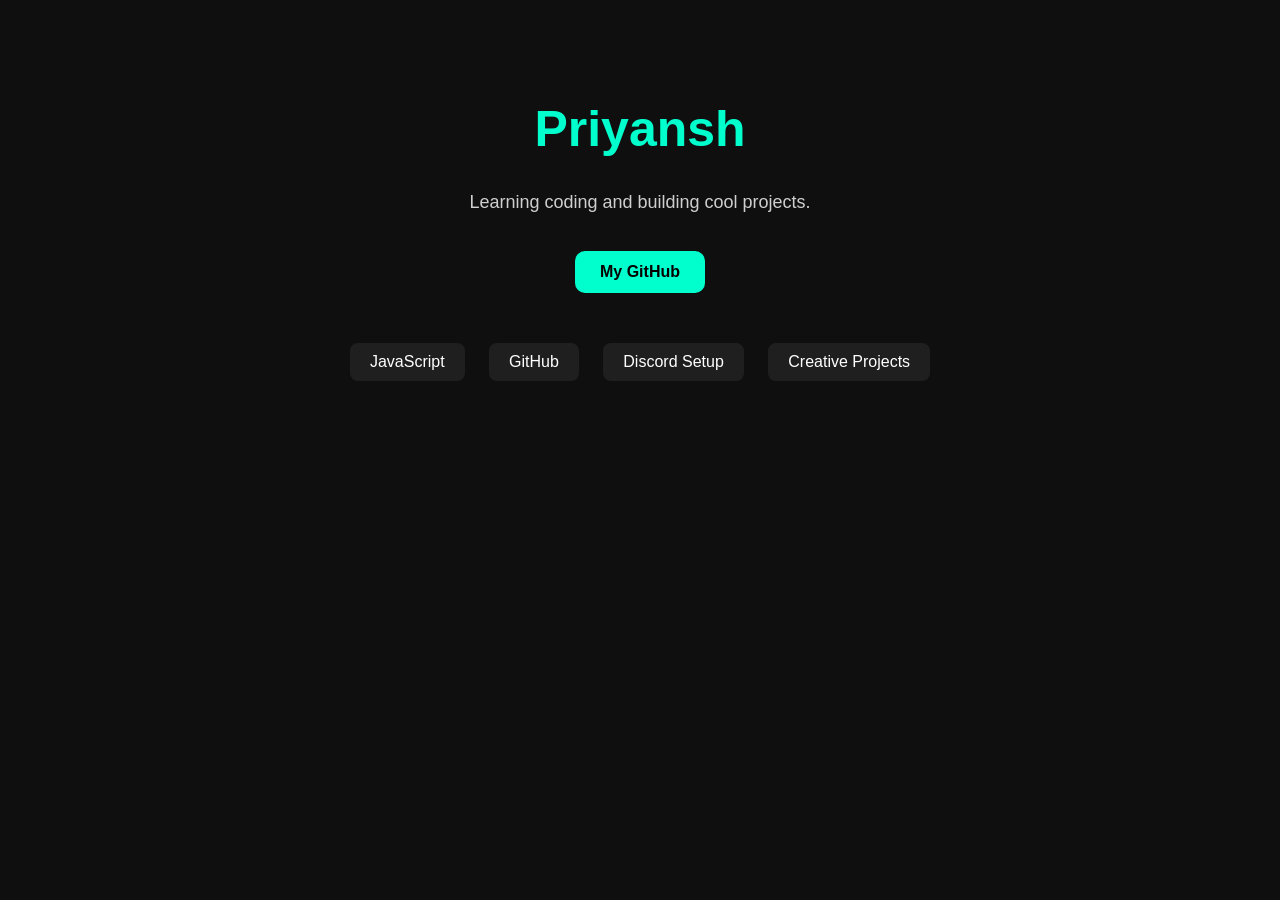
==== index.html @ a0efbf8f "Rename Index.html to index.html" ====
<!DOCTYPE html>
<html lang="en">
<head>
  <meta charset="UTF-8">
  <meta name="viewport" content="width=device-width, initial-scale=1.0">
  <title>Priyansh Portfolio</title>

  <style>
    body{
      margin:0;
      font-family:Arial;
      background:#0f0f0f;
      color:white;
      text-align:center;
    }

    .box{
      margin-top:100px;
    }

    h1{
      font-size:50px;
      color:#00ffcc;
    }

    p{
      color:#cfcfcf;
      font-size:18px;
    }

    .btn{
      display:inline-block;
      margin-top:20px;
      padding:12px 25px;
      background:#00ffcc;
      color:black;
      text-decoration:none;
      border-radius:10px;
      font-weight:bold;
    }

    .skills{
      margin-top:40px;
    }

    .skill{
      display:inline-block;
      background:#1f1f1f;
      padding:10px 20px;
      margin:10px;
      border-radius:8px;
    }
  </style>
</head>

<body>

  <div class="box">
    <h1>Priyansh</h1>

    <p>Learning coding and building cool projects.</p>

    <a class="btn" href="https://github.com">
      My GitHub
    </a>

    <div class="skills">
      <div class="skill">JavaScript</div>
      <div class="skill">GitHub</div>
      <div class="skill">Discord Setup</div>
      <div class="skill">Creative Projects</div>
    </div>
  </div>

</body>
</html>
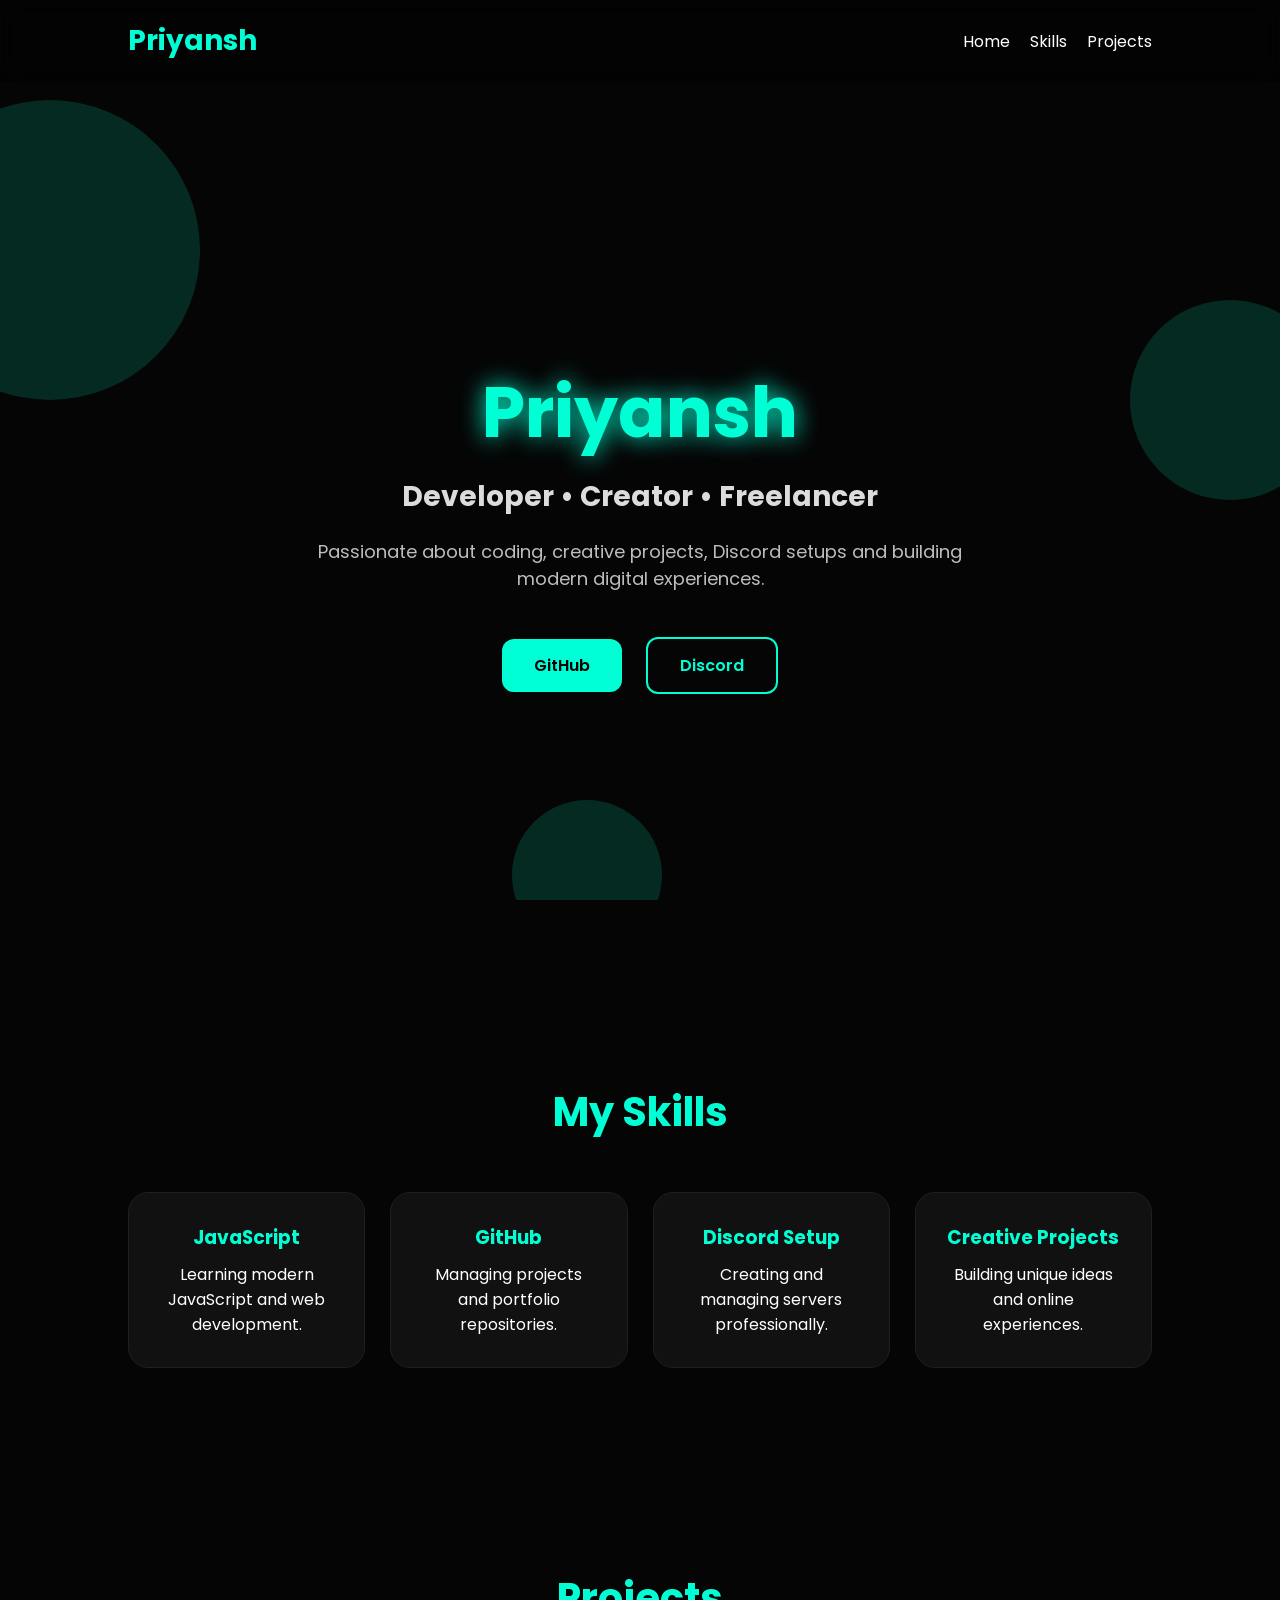
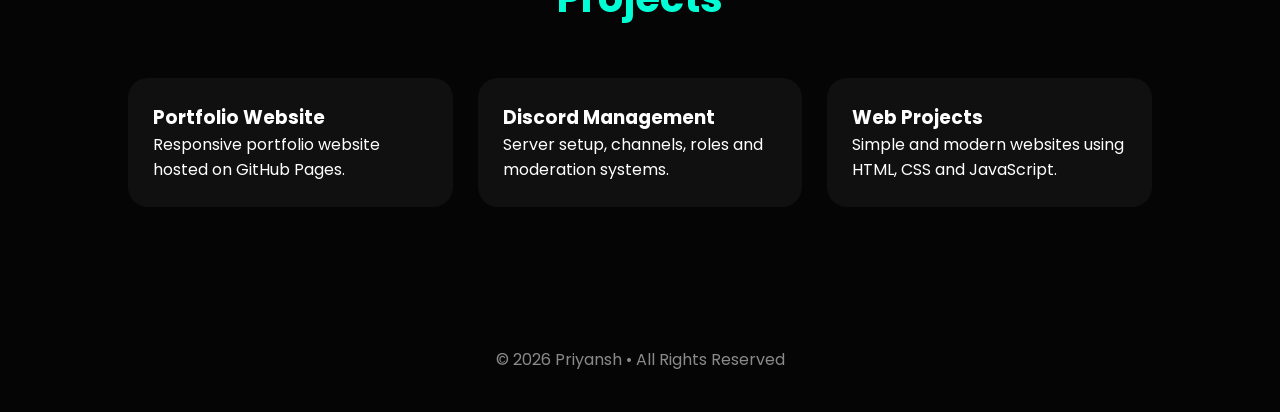
==== commit 158c69bd: "Update index.html" ====
--- a/index.html
+++ b/index.html
@@ -1,76 +1,372 @@
 <!DOCTYPE html>
 <html lang="en">
 <head>
-  <meta charset="UTF-8">
-  <meta name="viewport" content="width=device-width, initial-scale=1.0">
-  <title>Priyansh Portfolio</title>
-
-  <style>
-    body{
-      margin:0;
-      font-family:Arial;
-      background:#0f0f0f;
-      color:white;
-      text-align:center;
+<meta charset="UTF-8">
+<meta name="viewport" content="width=device-width, initial-scale=1.0">
+<title>Priyansh | Portfolio</title>
+
+<link rel="preconnect" href="https://fonts.googleapis.com">
+<link href="https://fonts.googleapis.com/css2?family=Poppins:wght@300;400;600;700&display=swap" rel="stylesheet">
+
+<style>
+
+*{
+    margin:0;
+    padding:0;
+    box-sizing:border-box;
+    font-family:'Poppins',sans-serif;
+}
+
+body{
+    background:#050505;
+    color:white;
+    overflow-x:hidden;
+}
+
+/* Animated background */
+
+.bg{
+    position:fixed;
+    width:100%;
+    height:100%;
+    z-index:-1;
+    overflow:hidden;
+}
+
+.circle{
+    position:absolute;
+    border-radius:50%;
+    background:rgba(0,255,200,0.15);
+    animation:float 10s infinite linear;
+}
+
+.circle:nth-child(1){
+    width:300px;
+    height:300px;
+    left:-100px;
+    top:100px;
+}
+
+.circle:nth-child(2){
+    width:200px;
+    height:200px;
+    right:-50px;
+    top:300px;
+}
+
+.circle:nth-child(3){
+    width:150px;
+    height:150px;
+    left:40%;
+    bottom:-50px;
+}
+
+@keyframes float{
+    0%{
+        transform:translateY(0px);
     }
-
-    .box{
-      margin-top:100px;
+    50%{
+        transform:translateY(-40px);
     }
-
-    h1{
-      font-size:50px;
-      color:#00ffcc;
+    100%{
+        transform:translateY(0px);
     }
-
-    p{
-      color:#cfcfcf;
-      font-size:18px;
-    }
-
-    .btn{
-      display:inline-block;
-      margin-top:20px;
-      padding:12px 25px;
-      background:#00ffcc;
-      color:black;
-      text-decoration:none;
-      border-radius:10px;
-      font-weight:bold;
-    }
-
-    .skills{
-      margin-top:40px;
-    }
-
-    .skill{
-      display:inline-block;
-      background:#1f1f1f;
-      padding:10px 20px;
-      margin:10px;
-      border-radius:8px;
-    }
-  </style>
+}
+
+/* Navbar */
+
+nav{
+    width:100%;
+    padding:20px 10%;
+    display:flex;
+    justify-content:space-between;
+    align-items:center;
+    position:sticky;
+    top:0;
+    backdrop-filter:blur(10px);
+    background:rgba(0,0,0,0.3);
+}
+
+.logo{
+    font-size:28px;
+    font-weight:700;
+    color:#00ffd5;
+}
+
+nav ul{
+    display:flex;
+    gap:20px;
+    list-style:none;
+}
+
+nav ul li a{
+    color:white;
+    text-decoration:none;
+    transition:0.3s;
+}
+
+nav ul li a:hover{
+    color:#00ffd5;
+}
+
+/* Hero */
+
+.hero{
+    min-height:100vh;
+    display:flex;
+    justify-content:center;
+    align-items:center;
+    text-align:center;
+    padding:20px;
+}
+
+.hero-content h1{
+    font-size:70px;
+    color:#00ffd5;
+    text-shadow:0 0 25px #00ffd5;
+}
+
+.hero-content h2{
+    margin-top:10px;
+    font-size:28px;
+    color:#dcdcdc;
+}
+
+.hero-content p{
+    margin-top:20px;
+    color:#bdbdbd;
+    font-size:18px;
+    max-width:700px;
+}
+
+/* Buttons */
+
+.buttons{
+    margin-top:35px;
+}
+
+.btn{
+    display:inline-block;
+    margin:10px;
+    padding:14px 32px;
+    border-radius:12px;
+    text-decoration:none;
+    font-weight:600;
+    transition:0.3s;
+}
+
+.primary{
+    background:#00ffd5;
+    color:black;
+}
+
+.primary:hover{
+    transform:scale(1.08);
+    box-shadow:0 0 20px #00ffd5;
+}
+
+.secondary{
+    border:2px solid #00ffd5;
+    color:#00ffd5;
+}
+
+.secondary:hover{
+    background:#00ffd5;
+    color:black;
+}
+
+/* Skills */
+
+.section{
+    padding:100px 10%;
+}
+
+.title{
+    text-align:center;
+    font-size:40px;
+    margin-bottom:50px;
+    color:#00ffd5;
+}
+
+.skills{
+    display:grid;
+    grid-template-columns:repeat(auto-fit,minmax(200px,1fr));
+    gap:25px;
+}
+
+.skill{
+    background:#111;
+    padding:30px;
+    border-radius:20px;
+    text-align:center;
+    transition:0.3s;
+    border:1px solid #1f1f1f;
+}
+
+.skill:hover{
+    transform:translateY(-10px);
+    box-shadow:0 0 20px rgba(0,255,213,0.3);
+}
+
+.skill h3{
+    margin-bottom:10px;
+    color:#00ffd5;
+}
+
+/* Projects */
+
+.projects{
+    display:grid;
+    grid-template-columns:repeat(auto-fit,minmax(250px,1fr));
+    gap:25px;
+}
+
+.project{
+    background:#101010;
+    padding:25px;
+    border-radius:20px;
+    transition:0.3s;
+}
+
+.project:hover{
+    transform:scale(1.03);
+    box-shadow:0 0 20px rgba(0,255,213,0.2);
+}
+
+/* Footer */
+
+footer{
+    text-align:center;
+    padding:40px;
+    color:#8a8a8a;
+}
+
+/* Mobile */
+
+@media(max-width:768px){
+
+.hero-content h1{
+    font-size:50px;
+}
+
+.hero-content h2{
+    font-size:22px;
+}
+
+nav{
+    flex-direction:column;
+    gap:15px;
+}
+
+}
+
+</style>
 </head>
 
 <body>
 
-  <div class="box">
-    <h1>Priyansh</h1>
-
-    <p>Learning coding and building cool projects.</p>
-
-    <a class="btn" href="https://github.com">
-      My GitHub
-    </a>
-
-    <div class="skills">
-      <div class="skill">JavaScript</div>
-      <div class="skill">GitHub</div>
-      <div class="skill">Discord Setup</div>
-      <div class="skill">Creative Projects</div>
-    </div>
-  </div>
+<div class="bg">
+<div class="circle"></div>
+<div class="circle"></div>
+<div class="circle"></div>
+</div>
+
+<nav>
+<div class="logo">Priyansh</div>
+
+<ul>
+<li><a href="#">Home</a></li>
+<li><a href="#skills">Skills</a></li>
+<li><a href="#projects">Projects</a></li>
+</ul>
+</nav>
+
+<section class="hero">
+
+<div class="hero-content">
+
+<h1>Priyansh</h1>
+
+<h2>Developer • Creator • Freelancer</h2>
+
+<p>
+Passionate about coding, creative projects, Discord setups and building modern digital experiences.
+</p>
+
+<div class="buttons">
+
+<a href="https://github.com" class="btn primary">
+GitHub
+</a>
+
+<a href="https://discord.com" class="btn secondary">
+Discord
+</a>
+
+</div>
+
+</div>
+
+</section>
+
+<section class="section" id="skills">
+
+<h2 class="title">My Skills</h2>
+
+<div class="skills">
+
+<div class="skill">
+<h3>JavaScript</h3>
+<p>Learning modern JavaScript and web development.</p>
+</div>
+
+<div class="skill">
+<h3>GitHub</h3>
+<p>Managing projects and portfolio repositories.</p>
+</div>
+
+<div class="skill">
+<h3>Discord Setup</h3>
+<p>Creating and managing servers professionally.</p>
+</div>
+
+<div class="skill">
+<h3>Creative Projects</h3>
+<p>Building unique ideas and online experiences.</p>
+</div>
+
+</div>
+
+</section>
+
+<section class="section" id="projects">
+
+<h2 class="title">Projects</h2>
+
+<div class="projects">
+
+<div class="project">
+<h3>Portfolio Website</h3>
+<p>Responsive portfolio website hosted on GitHub Pages.</p>
+</div>
+
+<div class="project">
+<h3>Discord Management</h3>
+<p>Server setup, channels, roles and moderation systems.</p>
+</div>
+
+<div class="project">
+<h3>Web Projects</h3>
+<p>Simple and modern websites using HTML, CSS and JavaScript.</p>
+</div>
+
+</div>
+
+</section>
+
+<footer>
+© 2026 Priyansh • All Rights Reserved
+</footer>
 
 </body>
 </html>
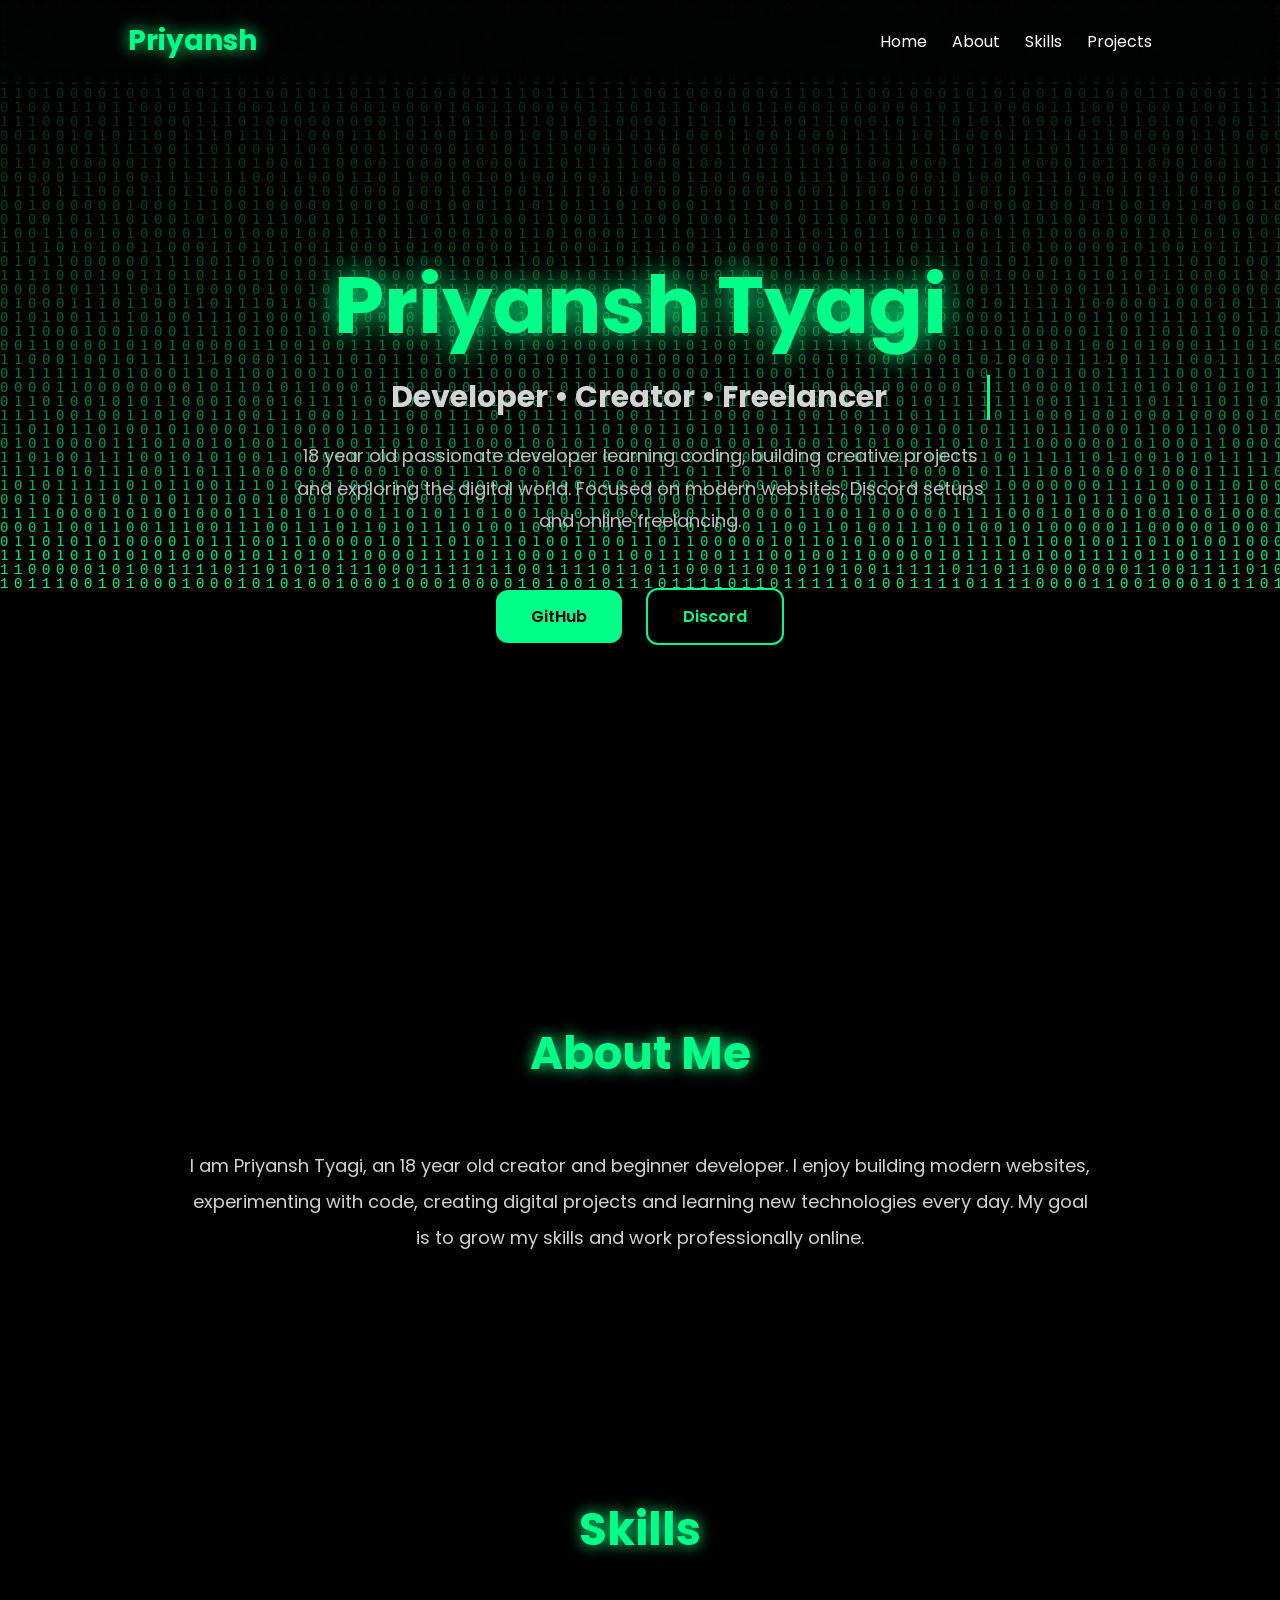
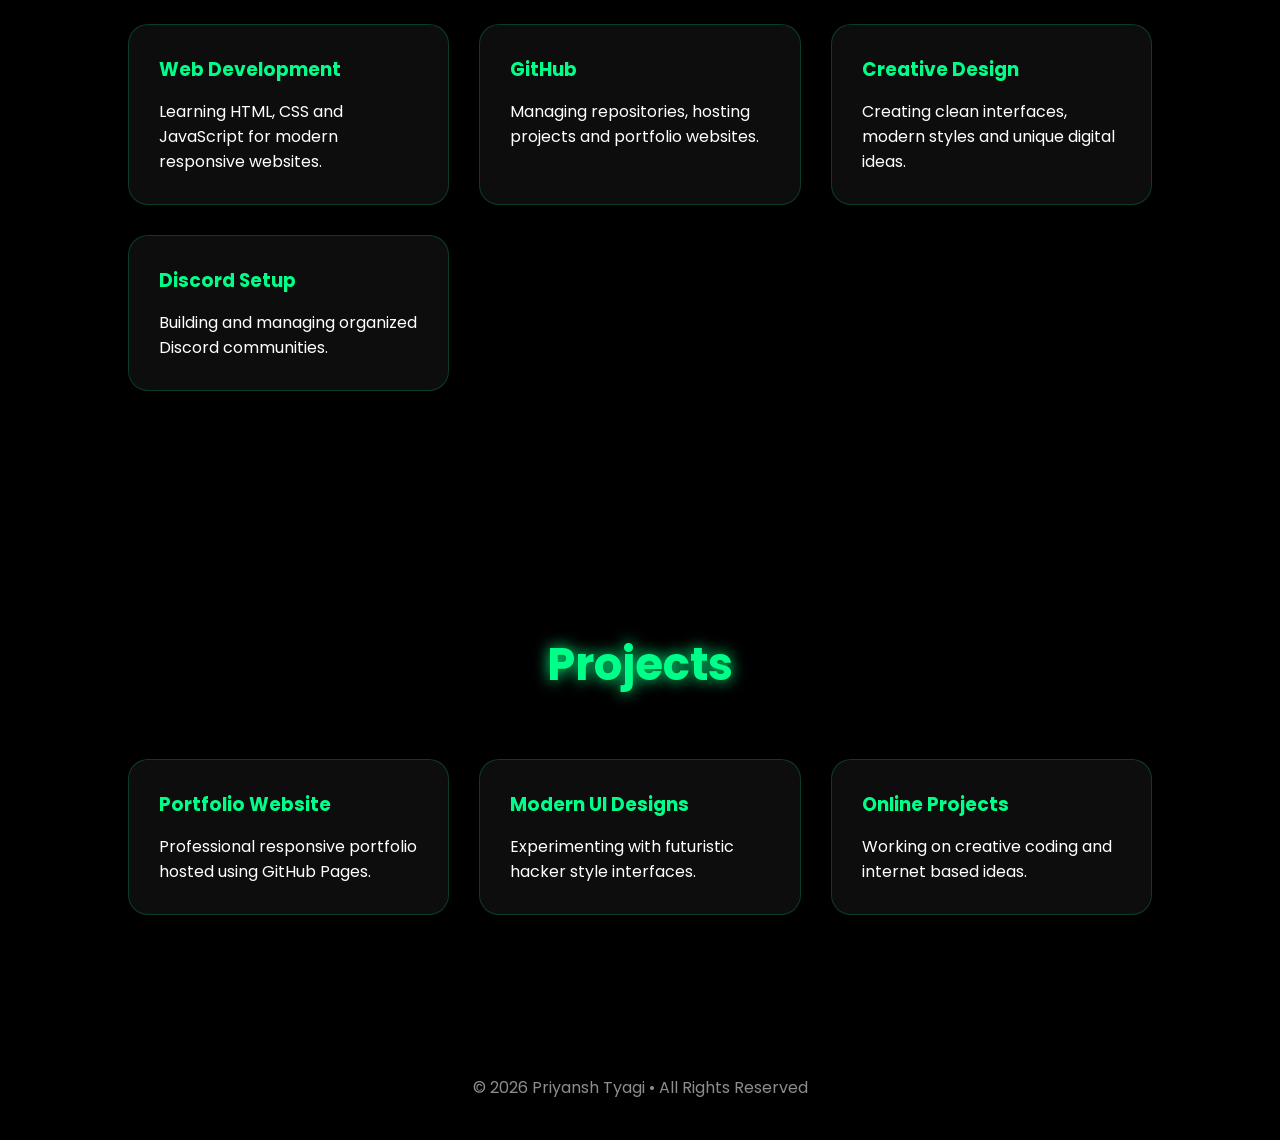
==== commit 550b24d7: "Update index.html" ====
--- a/index.html
+++ b/index.html
@@ -3,9 +3,8 @@
 <head>
 <meta charset="UTF-8">
 <meta name="viewport" content="width=device-width, initial-scale=1.0">
-<title>Priyansh | Portfolio</title>
-
-<link rel="preconnect" href="https://fonts.googleapis.com">
+<title>Priyansh Tyagi | Portfolio</title>
+
 <link href="https://fonts.googleapis.com/css2?family=Poppins:wght@300;400;600;700&display=swap" rel="stylesheet">
 
 <style>
@@ -15,62 +14,24 @@
     padding:0;
     box-sizing:border-box;
     font-family:'Poppins',sans-serif;
+    scroll-behavior:smooth;
 }
 
 body{
-    background:#050505;
+    background:black;
     color:white;
     overflow-x:hidden;
 }
 
-/* Animated background */
-
-.bg{
+/* Matrix Background */
+
+canvas{
     position:fixed;
+    top:0;
+    left:0;
     width:100%;
     height:100%;
     z-index:-1;
-    overflow:hidden;
-}
-
-.circle{
-    position:absolute;
-    border-radius:50%;
-    background:rgba(0,255,200,0.15);
-    animation:float 10s infinite linear;
-}
-
-.circle:nth-child(1){
-    width:300px;
-    height:300px;
-    left:-100px;
-    top:100px;
-}
-
-.circle:nth-child(2){
-    width:200px;
-    height:200px;
-    right:-50px;
-    top:300px;
-}
-
-.circle:nth-child(3){
-    width:150px;
-    height:150px;
-    left:40%;
-    bottom:-50px;
-}
-
-@keyframes float{
-    0%{
-        transform:translateY(0px);
-    }
-    50%{
-        transform:translateY(-40px);
-    }
-    100%{
-        transform:translateY(0px);
-    }
 }
 
 /* Navbar */
@@ -81,8 +42,9 @@
     display:flex;
     justify-content:space-between;
     align-items:center;
-    position:sticky;
+    position:fixed;
     top:0;
+    z-index:1000;
     backdrop-filter:blur(10px);
     background:rgba(0,0,0,0.3);
 }
@@ -90,12 +52,13 @@
 .logo{
     font-size:28px;
     font-weight:700;
-    color:#00ffd5;
+    color:#00ff88;
+    text-shadow:0 0 15px #00ff88;
 }
 
 nav ul{
     display:flex;
-    gap:20px;
+    gap:25px;
     list-style:none;
 }
 
@@ -106,13 +69,13 @@
 }
 
 nav ul li a:hover{
-    color:#00ffd5;
+    color:#00ff88;
 }
 
 /* Hero */
 
 .hero{
-    min-height:100vh;
+    height:100vh;
     display:flex;
     justify-content:center;
     align-items:center;
@@ -120,117 +83,133 @@
     padding:20px;
 }
 
-.hero-content h1{
-    font-size:70px;
-    color:#00ffd5;
-    text-shadow:0 0 25px #00ffd5;
-}
-
-.hero-content h2{
+.hero h1{
+    font-size:80px;
+    color:#00ff88;
+    text-shadow:0 0 30px #00ff88;
+}
+
+.hero h2{
     margin-top:10px;
-    font-size:28px;
-    color:#dcdcdc;
-}
-
-.hero-content p{
+    color:#d4d4d4;
+    font-size:30px;
+}
+
+.hero p{
     margin-top:20px;
     color:#bdbdbd;
+    max-width:700px;
     font-size:18px;
-    max-width:700px;
+    line-height:1.8;
+}
+
+/* Typing */
+
+.typing{
+    color:#00ff88;
+    border-right:3px solid #00ff88;
+    white-space:nowrap;
+    overflow:hidden;
+    width:0;
+    animation:typing 4s steps(30,end) forwards,
+              blink 0.7s infinite;
+}
+
+@keyframes typing{
+    from{width:0}
+    to{width:100%}
+}
+
+@keyframes blink{
+    50%{border-color:transparent}
 }
 
 /* Buttons */
 
 .buttons{
-    margin-top:35px;
+    margin-top:40px;
 }
 
 .btn{
     display:inline-block;
+    padding:14px 35px;
     margin:10px;
-    padding:14px 32px;
     border-radius:12px;
     text-decoration:none;
+    transition:0.3s;
     font-weight:600;
-    transition:0.3s;
 }
 
 .primary{
-    background:#00ffd5;
+    background:#00ff88;
     color:black;
 }
 
 .primary:hover{
     transform:scale(1.08);
-    box-shadow:0 0 20px #00ffd5;
+    box-shadow:0 0 25px #00ff88;
 }
 
 .secondary{
-    border:2px solid #00ffd5;
-    color:#00ffd5;
+    border:2px solid #00ff88;
+    color:#00ff88;
 }
 
 .secondary:hover{
-    background:#00ffd5;
+    background:#00ff88;
     color:black;
 }
 
-/* Skills */
+/* Sections */
 
 .section{
-    padding:100px 10%;
+    padding:120px 10%;
 }
 
 .title{
     text-align:center;
-    font-size:40px;
-    margin-bottom:50px;
-    color:#00ffd5;
-}
-
-.skills{
+    font-size:45px;
+    margin-bottom:60px;
+    color:#00ff88;
+    text-shadow:0 0 15px #00ff88;
+}
+
+/* Cards */
+
+.grid{
     display:grid;
-    grid-template-columns:repeat(auto-fit,minmax(200px,1fr));
-    gap:25px;
-}
-
-.skill{
-    background:#111;
+    grid-template-columns:repeat(auto-fit,minmax(250px,1fr));
+    gap:30px;
+}
+
+.card{
+    background:rgba(255,255,255,0.05);
+    border:1px solid rgba(0,255,136,0.2);
     padding:30px;
     border-radius:20px;
+    transition:0.3s;
+    backdrop-filter:blur(10px);
+}
+
+.card:hover{
+    transform:translateY(-10px);
+    box-shadow:0 0 25px rgba(0,255,136,0.3);
+}
+
+.card h3{
+    color:#00ff88;
+    margin-bottom:15px;
+}
+
+/* About */
+
+.about{
     text-align:center;
-    transition:0.3s;
-    border:1px solid #1f1f1f;
-}
-
-.skill:hover{
-    transform:translateY(-10px);
-    box-shadow:0 0 20px rgba(0,255,213,0.3);
-}
-
-.skill h3{
-    margin-bottom:10px;
-    color:#00ffd5;
-}
-
-/* Projects */
-
-.projects{
-    display:grid;
-    grid-template-columns:repeat(auto-fit,minmax(250px,1fr));
-    gap:25px;
-}
-
-.project{
-    background:#101010;
-    padding:25px;
-    border-radius:20px;
-    transition:0.3s;
-}
-
-.project:hover{
-    transform:scale(1.03);
-    box-shadow:0 0 20px rgba(0,255,213,0.2);
+    max-width:900px;
+    margin:auto;
+    color:#d1d1d1;
+    line-height:2;
+    font-size:18px;
 }
 
 /* Footer */
@@ -238,18 +217,18 @@
 footer{
     text-align:center;
     padding:40px;
-    color:#8a8a8a;
+    color:#8d8d8d;
 }
 
 /* Mobile */
 
 @media(max-width:768px){
 
-.hero-content h1{
+.hero h1{
     font-size:50px;
 }
 
-.hero-content h2{
+.hero h2{
     font-size:22px;
 }
 
@@ -258,6 +237,11 @@
     gap:15px;
 }
 
+nav ul{
+    flex-wrap:wrap;
+    justify-content:center;
+}
+
 }
 
 </style>
@@ -265,32 +249,35 @@
 
 <body>
 
-<div class="bg">
-<div class="circle"></div>
-<div class="circle"></div>
-<div class="circle"></div>
-</div>
+<canvas id="matrix"></canvas>
 
 <nav>
+
 <div class="logo">Priyansh</div>
 
 <ul>
 <li><a href="#">Home</a></li>
+<li><a href="#about">About</a></li>
 <li><a href="#skills">Skills</a></li>
 <li><a href="#projects">Projects</a></li>
 </ul>
+
 </nav>
 
 <section class="hero">
 
-<div class="hero-content">
-
-<h1>Priyansh</h1>
-
-<h2>Developer • Creator • Freelancer</h2>
+<div>
+
+<h1>Priyansh Tyagi</h1>
+
+<h2 class="typing">
+Developer • Creator • Freelancer
+</h2>
 
 <p>
-Passionate about coding, creative projects, Discord setups and building modern digital experiences.
+18 year old passionate developer learning coding,
+building creative projects and exploring the digital world.
+Focused on modern websites, Discord setups and online freelancing.
 </p>
 
 <div class="buttons">
@@ -309,30 +296,43 @@
 
 </section>
 
+<section class="section" id="about">
+
+<h2 class="title">About Me</h2>
+
+<div class="about">
+I am Priyansh Tyagi, an 18 year old creator and beginner developer.
+I enjoy building modern websites, experimenting with code,
+creating digital projects and learning new technologies every day.
+My goal is to grow my skills and work professionally online.
+</div>
+
+</section>
+
 <section class="section" id="skills">
 
-<h2 class="title">My Skills</h2>
-
-<div class="skills">
-
-<div class="skill">
-<h3>JavaScript</h3>
-<p>Learning modern JavaScript and web development.</p>
-</div>
-
-<div class="skill">
+<h2 class="title">Skills</h2>
+
+<div class="grid">
+
+<div class="card">
+<h3>Web Development</h3>
+<p>Learning HTML, CSS and JavaScript for modern responsive websites.</p>
+</div>
+
+<div class="card">
 <h3>GitHub</h3>
-<p>Managing projects and portfolio repositories.</p>
-</div>
-
-<div class="skill">
+<p>Managing repositories, hosting projects and portfolio websites.</p>
+</div>
+
+<div class="card">
+<h3>Creative Design</h3>
+<p>Creating clean interfaces, modern styles and unique digital ideas.</p>
+</div>
+
+<div class="card">
 <h3>Discord Setup</h3>
-<p>Creating and managing servers professionally.</p>
-</div>
-
-<div class="skill">
-<h3>Creative Projects</h3>
-<p>Building unique ideas and online experiences.</p>
+<p>Building and managing organized Discord communities.</p>
 </div>
 
 </div>
@@ -343,21 +343,21 @@
 
 <h2 class="title">Projects</h2>
 
-<div class="projects">
-
-<div class="project">
+<div class="grid">
+
+<div class="card">
 <h3>Portfolio Website</h3>
-<p>Responsive portfolio website hosted on GitHub Pages.</p>
-</div>
-
-<div class="project">
-<h3>Discord Management</h3>
-<p>Server setup, channels, roles and moderation systems.</p>
-</div>
-
-<div class="project">
-<h3>Web Projects</h3>
-<p>Simple and modern websites using HTML, CSS and JavaScript.</p>
+<p>Professional responsive portfolio hosted using GitHub Pages.</p>
+</div>
+
+<div class="card">
+<h3>Modern UI Designs</h3>
+<p>Experimenting with futuristic hacker style interfaces.</p>
+</div>
+
+<div class="card">
+<h3>Online Projects</h3>
+<p>Working on creative coding and internet based ideas.</p>
 </div>
 
 </div>
@@ -365,8 +365,54 @@
 </section>
 
 <footer>
-© 2026 Priyansh • All Rights Reserved
+© 2026 Priyansh Tyagi • All Rights Reserved
 </footer>
+
+<script>
+
+/* Matrix Effect */
+
+const canvas = document.getElementById("matrix");
+const ctx = canvas.getContext("2d");
+
+canvas.height = window.innerHeight;
+canvas.width = window.innerWidth;
+
+const letters = "01";
+const fontSize = 14;
+const columns = canvas.width/fontSize;
+
+const drops = [];
+
+for(let x = 0; x < columns; x++)
+drops[x] = 1;
+
+function draw(){
+
+ctx.fillStyle = "rgba(0,0,0,0.05)";
+ctx.fillRect(0,0,canvas.width,canvas.height);
+
+ctx.fillStyle = "#00ff88";
+ctx.font = fontSize + "px monospace";
+
+for(let i = 0; i < drops.length; i++){
+
+const text = letters[Math.floor(Math.random()*letters.length)];
+
+ctx.fillText(text,i*fontSize,drops[i]*fontSize);
+
+if(drops[i]*fontSize > canvas.height && Math.random() > 0.975)
+drops[i] = 0;
+
+drops[i]++;
+
+}
+
+}
+
+setInterval(draw,35);
+
+</script>
 
 </body>
 </html>
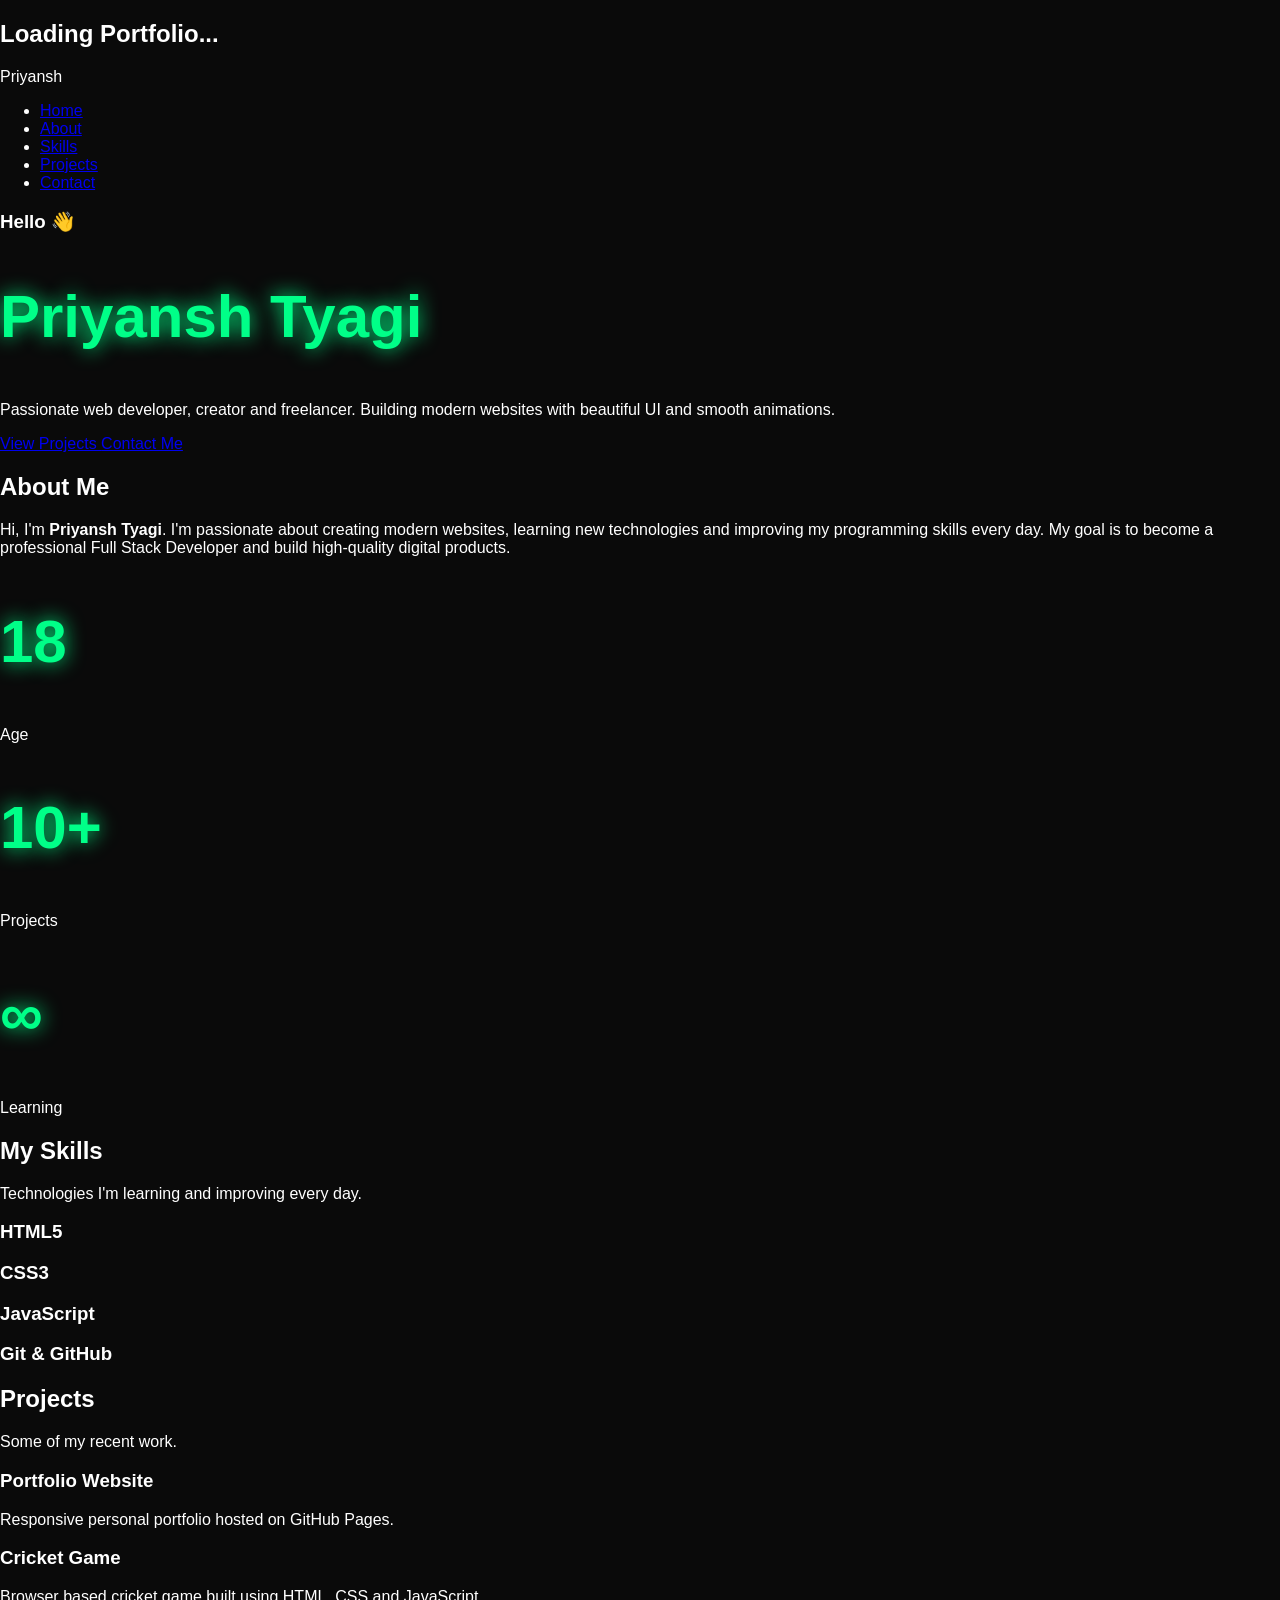
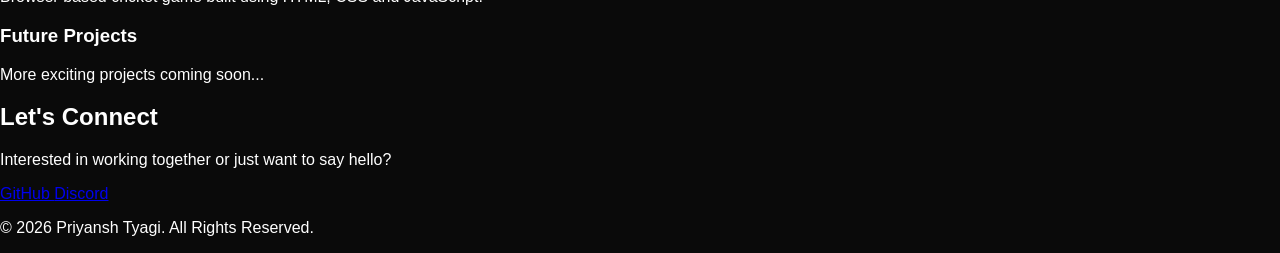
==== commit 7d16f1b3: "Update index.html" ====
--- a/index.html
+++ b/index.html
@@ -3,290 +3,230 @@
 <head>
 <meta charset="UTF-8">
 <meta name="viewport" content="width=device-width, initial-scale=1.0">
+
 <title>Priyansh Tyagi | Portfolio</title>
 
-<link href="https://fonts.googleapis.com/css2?family=Poppins:wght@300;400;600;700&display=swap" rel="stylesheet">
-
-<style>
-
-*{
-    margin:0;
-    padding:0;
-    box-sizing:border-box;
-    font-family:'Poppins',sans-serif;
-    scroll-behavior:smooth;
-}
-
-body{
-    background:black;
-    color:white;
-    overflow-x:hidden;
-}
-
-/* Matrix Background */
-
-canvas{
-    position:fixed;
-    top:0;
-    left:0;
-    width:100%;
-    height:100%;
-    z-index:-1;
-}
-
-/* Navbar */
-
-nav{
-    width:100%;
-    padding:20px 10%;
-    display:flex;
-    justify-content:space-between;
-    align-items:center;
-    position:fixed;
-    top:0;
-    z-index:1000;
-    backdrop-filter:blur(10px);
-    background:rgba(0,0,0,0.3);
-}
-
-.logo{
-    font-size:28px;
-    font-weight:700;
-    color:#00ff88;
-    text-shadow:0 0 15px #00ff88;
-}
-
-nav ul{
-    display:flex;
-    gap:25px;
-    list-style:none;
-}
-
-nav ul li a{
-    color:white;
-    text-decoration:none;
-    transition:0.3s;
-}
-
-nav ul li a:hover{
-    color:#00ff88;
-}
-
-/* Hero */
-
-.hero{
-    height:100vh;
-    display:flex;
-    justify-content:center;
-    align-items:center;
-    text-align:center;
-    padding:20px;
-}
-
-.hero h1{
-    font-size:80px;
-    color:#00ff88;
-    text-shadow:0 0 30px #00ff88;
-}
-
-.hero h2{
-    margin-top:10px;
-    color:#d4d4d4;
-    font-size:30px;
-}
-
-.hero p{
-    margin-top:20px;
-    color:#bdbdbd;
-    max-width:700px;
-    font-size:18px;
-    line-height:1.8;
-}
-
-/* Typing */
-
-.typing{
-    color:#00ff88;
-    border-right:3px solid #00ff88;
-    white-space:nowrap;
-    overflow:hidden;
-    width:0;
-    animation:typing 4s steps(30,end) forwards,
-              blink 0.7s infinite;
-}
-
-@keyframes typing{
-    from{width:0}
-    to{width:100%}
-}
-
-@keyframes blink{
-    50%{border-color:transparent}
-}
-
-/* Buttons */
-
-.buttons{
-    margin-top:40px;
-}
-
-.btn{
-    display:inline-block;
-    padding:14px 35px;
-    margin:10px;
-    border-radius:12px;
-    text-decoration:none;
-    transition:0.3s;
-    font-weight:600;
-}
-
-.primary{
-    background:#00ff88;
-    color:black;
-}
-
-.primary:hover{
-    transform:scale(1.08);
-    box-shadow:0 0 25px #00ff88;
-}
-
-.secondary{
-    border:2px solid #00ff88;
-    color:#00ff88;
-}
-
-.secondary:hover{
-    background:#00ff88;
-    color:black;
-}
-
-/* Sections */
-
-.section{
-    padding:120px 10%;
-}
-
-.title{
-    text-align:center;
-    font-size:45px;
-    margin-bottom:60px;
-    color:#00ff88;
-    text-shadow:0 0 15px #00ff88;
-}
-
-/* Cards */
-
-.grid{
-    display:grid;
-    grid-template-columns:repeat(auto-fit,minmax(250px,1fr));
-    gap:30px;
-}
-
-.card{
-    background:rgba(255,255,255,0.05);
-    border:1px solid rgba(0,255,136,0.2);
-    padding:30px;
-    border-radius:20px;
-    transition:0.3s;
-    backdrop-filter:blur(10px);
-}
-
-.card:hover{
-    transform:translateY(-10px);
-    box-shadow:0 0 25px rgba(0,255,136,0.3);
-}
-
-.card h3{
-    color:#00ff88;
-    margin-bottom:15px;
-}
-
-/* About */
-
-.about{
-    text-align:center;
-    max-width:900px;
-    margin:auto;
-    color:#d1d1d1;
-    line-height:2;
-    font-size:18px;
-}
-
-/* Footer */
-
-footer{
-    text-align:center;
-    padding:40px;
-    color:#8d8d8d;
-}
-
-/* Mobile */
-
-@media(max-width:768px){
-
-.hero h1{
-    font-size:50px;
-}
-
-.hero h2{
-    font-size:22px;
-}
-
-nav{
-    flex-direction:column;
-    gap:15px;
-}
-
-nav ul{
-    flex-wrap:wrap;
-    justify-content:center;
-}
-
-}
-
-</style>
+<link rel="preconnect" href="https://fonts.googleapis.com">
+<link rel="preconnect" href="https://fonts.gstatic.com" crossorigin>
+
+<link href="https://fonts.googleapis.com/css2?family=Poppins:wght@300;400;500;600;700;800&display=swap" rel="stylesheet">
+
+<link rel="stylesheet" href="style.css">
 </head>
 
 <body>
 
-<canvas id="matrix"></canvas>
-
-<nav>
-
-<div class="logo">Priyansh</div>
+<div id="loader">
+
+<div class="loader-circle"></div>
+
+<h2>Loading Portfolio...</h2>
+
+</div>
+
+<div id="particles"></div>
+
+<header>
+
+<nav class="navbar">
+
+<div class="logo">
+
+<span>P</span>riyansh
+
+</div>
 
 <ul>
-<li><a href="#">Home</a></li>
+
+<li><a href="#home">Home</a></li>
+
 <li><a href="#about">About</a></li>
+
 <li><a href="#skills">Skills</a></li>
+
 <li><a href="#projects">Projects</a></li>
+
+<li><a href="#contact">Contact</a></li>
+
 </ul>
 
 </nav>
 
-<section class="hero">
+</header>
+
+<section id="home" class="hero">
+
+<div class="glass hero-card">
+
+<h3>Hello 👋</h3>
+
+<h1>
+
+Priyansh Tyagi
+
+</h1>
+
+<h2 id="typing">
+
+</h2>
+
+<p>
+
+Passionate web developer, creator and freelancer.
+
+Building modern websites with beautiful UI and smooth animations.
+
+</p>
+
+<div class="hero-buttons">
+
+<a href="#projects" class="btn">
+
+View Projects
+
+</a>
+
+<a href="#contact" class="btn outline">
+
+Contact Me
+
+</a>
+
+</div>
+
+</div>
+
+</section>
+
+<section id="about">
+
+<div class="glass about-card">
+
+<h2>
+
+About Me
+
+</h2>
+
+<p>
+
+Hi, I'm <b>Priyansh Tyagi</b>.
+
+I'm passionate about creating modern websites, learning new technologies and improving my programming skills every day.
+
+My goal is to become a professional Full Stack Developer and build high-quality digital products.
+
+</p>
+
+<div class="stats">
 
 <div>
 
-<h1>Priyansh Tyagi</h1>
-
-<h2 class="typing">
-Developer • Creator • Freelancer
-</h2>
+<h1>18</h1>
+
+<p>Age</p>
+
+</div>
+
+<div>
+
+<h1>10+</h1>
+
+<p>Projects</p>
+
+</div>
+
+<div>
+
+<h1>∞</h1>
+
+<p>Learning</p>
+
+</div>
+
+</div>
+
+</div>
+
+</section>
+<section id="skills">
+
+<div class="section-title">
+<h2>My Skills</h2>
+<p>Technologies I'm learning and improving every day.</p>
+</div>
+
+<div class="skills-grid">
+
+<div class="glass skill-card">
+<h3>HTML5</h3>
+<div class="progress"><span style="width:90%"></span></div>
+</div>
+
+<div class="glass skill-card">
+<h3>CSS3</h3>
+<div class="progress"><span style="width:85%"></span></div>
+</div>
+
+<div class="glass skill-card">
+<h3>JavaScript</h3>
+<div class="progress"><span style="width:70%"></span></div>
+</div>
+
+<div class="glass skill-card">
+<h3>Git & GitHub</h3>
+<div class="progress"><span style="width:75%"></span></div>
+</div>
+
+</div>
+
+</section>
+
+<section id="projects">
+
+<div class="section-title">
+<h2>Projects</h2>
+<p>Some of my recent work.</p>
+</div>
+
+<div class="project-grid">
+
+<div class="glass project-card">
+<h3>Portfolio Website</h3>
+<p>Responsive personal portfolio hosted on GitHub Pages.</p>
+</div>
+
+<div class="glass project-card">
+<h3>Cricket Game</h3>
+<p>Browser based cricket game built using HTML, CSS and JavaScript.</p>
+</div>
+
+<div class="glass project-card">
+<h3>Future Projects</h3>
+<p>More exciting projects coming soon...</p>
+</div>
+
+</div>
+
+</section>
+
+<section id="contact">
+
+<div class="glass contact-card">
+
+<h2>Let's Connect</h2>
 
 <p>
-18 year old passionate developer learning coding,
-building creative projects and exploring the digital world.
-Focused on modern websites, Discord setups and online freelancing.
+Interested in working together or just want to say hello?
 </p>
 
-<div class="buttons">
-
-<a href="https://github.com" class="btn primary">
+<div class="contact-buttons">
+
+<a href="https://github.com/priyanshtyagi098-dotcom" class="btn">
 GitHub
 </a>
 
-<a href="https://discord.com" class="btn secondary">
+<a href="https://discord.com" class="btn outline">
 Discord
 </a>
 
@@ -296,123 +236,13 @@
 
 </section>
 
-<section class="section" id="about">
-
-<h2 class="title">About Me</h2>
-
-<div class="about">
-I am Priyansh Tyagi, an 18 year old creator and beginner developer.
-I enjoy building modern websites, experimenting with code,
-creating digital projects and learning new technologies every day.
-My goal is to grow my skills and work professionally online.
-</div>
-
-</section>
-
-<section class="section" id="skills">
-
-<h2 class="title">Skills</h2>
-
-<div class="grid">
-
-<div class="card">
-<h3>Web Development</h3>
-<p>Learning HTML, CSS and JavaScript for modern responsive websites.</p>
-</div>
-
-<div class="card">
-<h3>GitHub</h3>
-<p>Managing repositories, hosting projects and portfolio websites.</p>
-</div>
-
-<div class="card">
-<h3>Creative Design</h3>
-<p>Creating clean interfaces, modern styles and unique digital ideas.</p>
-</div>
-
-<div class="card">
-<h3>Discord Setup</h3>
-<p>Building and managing organized Discord communities.</p>
-</div>
-
-</div>
-
-</section>
-
-<section class="section" id="projects">
-
-<h2 class="title">Projects</h2>
-
-<div class="grid">
-
-<div class="card">
-<h3>Portfolio Website</h3>
-<p>Professional responsive portfolio hosted using GitHub Pages.</p>
-</div>
-
-<div class="card">
-<h3>Modern UI Designs</h3>
-<p>Experimenting with futuristic hacker style interfaces.</p>
-</div>
-
-<div class="card">
-<h3>Online Projects</h3>
-<p>Working on creative coding and internet based ideas.</p>
-</div>
-
-</div>
-
-</section>
-
 <footer>
-© 2026 Priyansh Tyagi • All Rights Reserved
+
+<p>© 2026 Priyansh Tyagi. All Rights Reserved.</p>
+
 </footer>
 
-<script>
-
-/* Matrix Effect */
-
-const canvas = document.getElementById("matrix");
-const ctx = canvas.getContext("2d");
-
-canvas.height = window.innerHeight;
-canvas.width = window.innerWidth;
-
-const letters = "01";
-const fontSize = 14;
-const columns = canvas.width/fontSize;
-
-const drops = [];
-
-for(let x = 0; x < columns; x++)
-drops[x] = 1;
-
-function draw(){
-
-ctx.fillStyle = "rgba(0,0,0,0.05)";
-ctx.fillRect(0,0,canvas.width,canvas.height);
-
-ctx.fillStyle = "#00ff88";
-ctx.font = fontSize + "px monospace";
-
-for(let i = 0; i < drops.length; i++){
-
-const text = letters[Math.floor(Math.random()*letters.length)];
-
-ctx.fillText(text,i*fontSize,drops[i]*fontSize);
-
-if(drops[i]*fontSize > canvas.height && Math.random() > 0.975)
-drops[i] = 0;
-
-drops[i]++;
-
-}
-
-}
-
-setInterval(draw,35);
-
-</script>
+<script src="script.js"></script>
 
 </body>
 </html>
--- a/style.css
+++ b/style.css
@@ -0,0 +1,43 @@
+body{
+    margin:0;
+    font-family:Arial;
+    background:#0a0a0a;
+    color:white;
+    overflow:hidden;
+}
+
+.container{
+    text-align:center;
+    margin-top:100px;
+}
+
+h1{
+    font-size:60px;
+    color:#00ff88;
+    text-shadow:0 0 20px #00ff88;
+}
+
+.score{
+    font-size:35px;
+    margin-top:20px;
+}
+
+button{
+    margin-top:30px;
+    padding:15px 40px;
+    font-size:20px;
+    border:none;
+    border-radius:10px;
+    background:#00ff88;
+    cursor:pointer;
+    font-weight:bold;
+}
+
+button:hover{
+    box-shadow:0 0 20px #00ff88;
+}
+
+#result{
+    margin-top:30px;
+    font-size:40px;
+}
